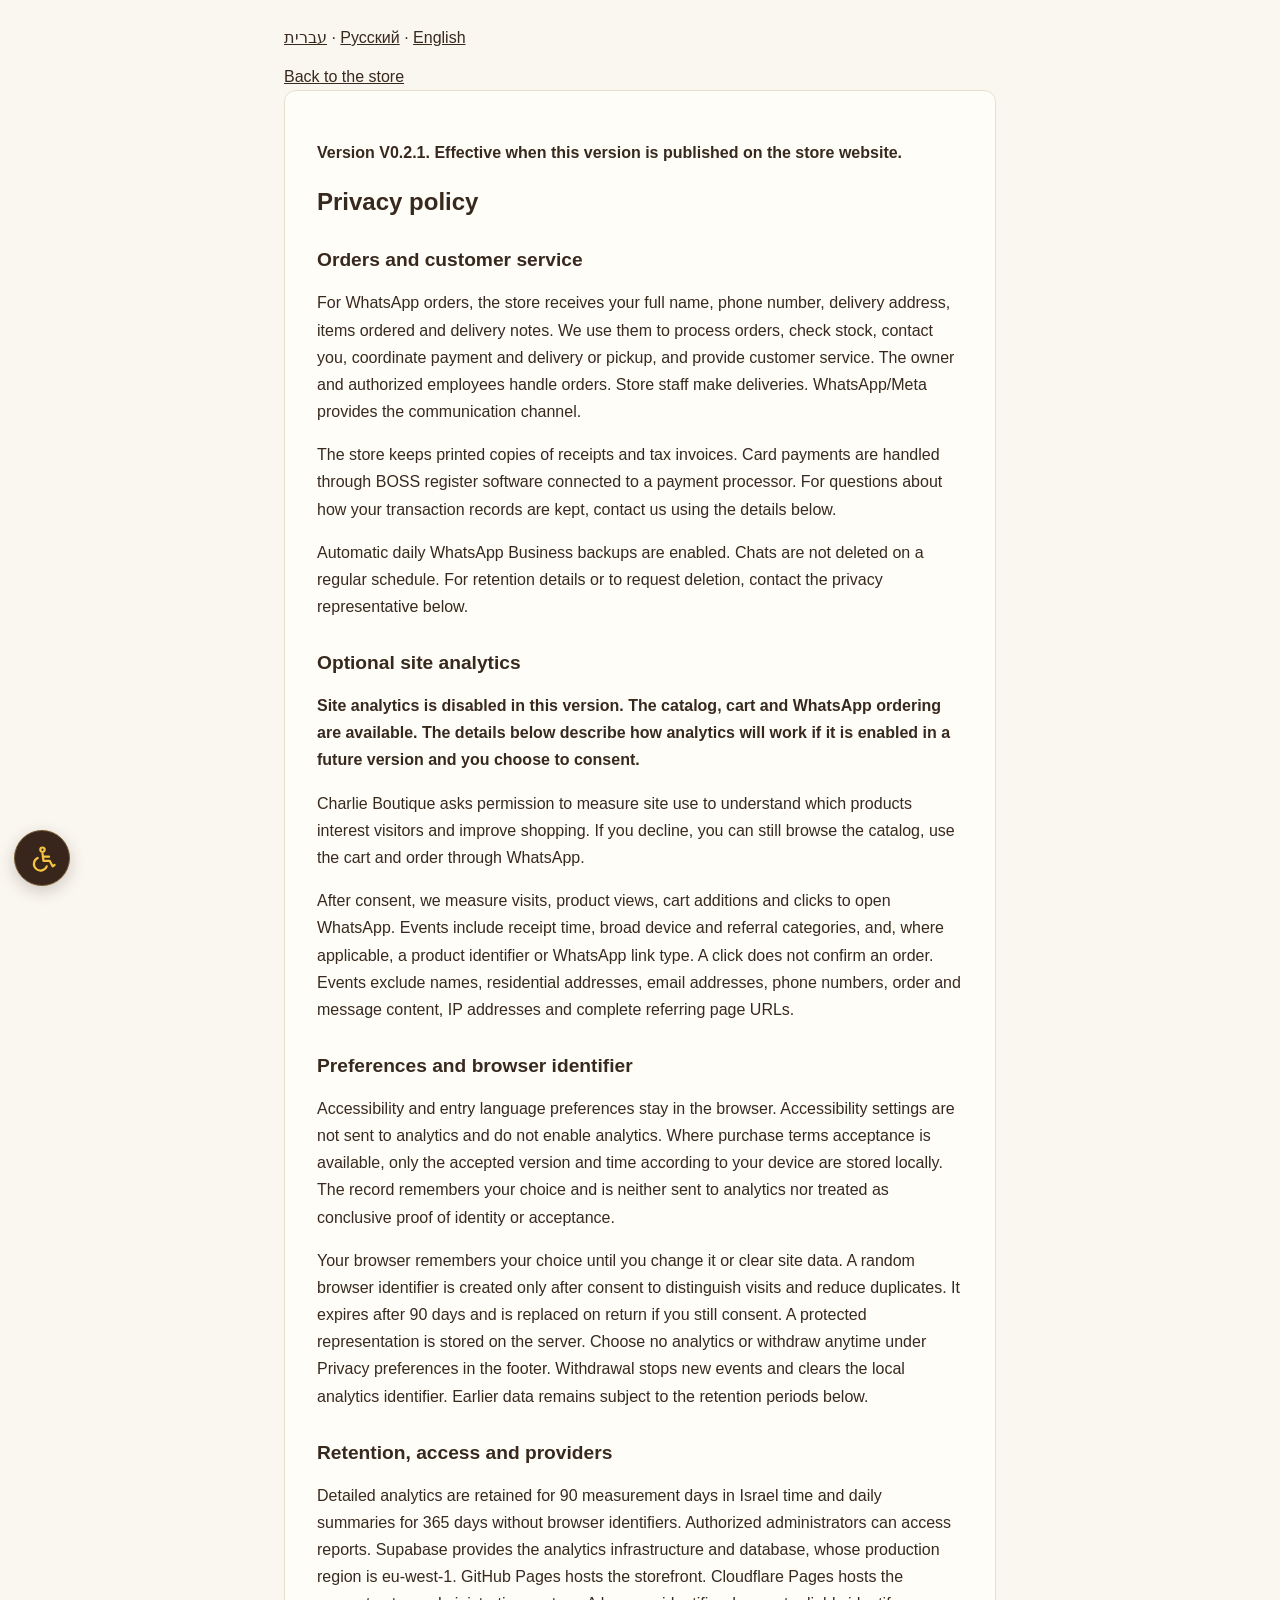
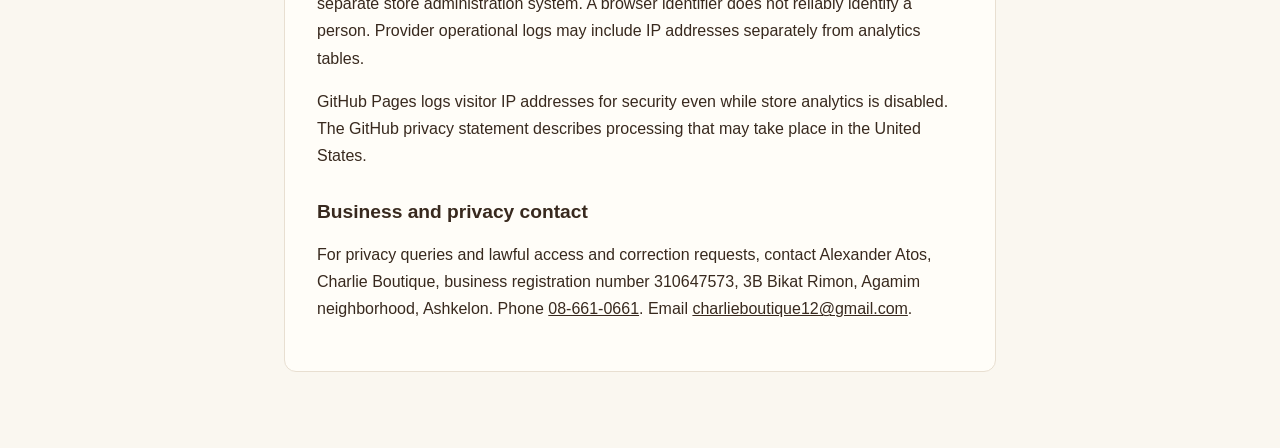
==== privacy-en.html @ fd320ea7 "Release V0.2.1 storefront with analytics disabled" ====
<!doctype html><html lang="en" dir="ltr"><head><meta charset="utf-8"><meta name="viewport" content="width=device-width, initial-scale=1"><meta name="robots" content="noindex,nofollow"><title>Charlie Boutique | Privacy policy</title><link rel="stylesheet" href="./accessibility.css"><script src="./accessibility.js" defer></script><style>
  body{margin:0;background:#faf7f0;color:#38291e;font:1rem/1.7 Arial,sans-serif}
  main{box-sizing:border-box;max-width:760px;margin:auto;padding:24px}
  article{background:#fffdf8;border:1px solid #e8dfd1;border-radius:12px;padding:clamp(16px,4vw,32px)}
  a{color:inherit} h1,h2{line-height:1.3} h2{font-size:1.2rem;margin-top:1.6em}
</style></head><body><main class="policy-page"><nav class="policy-languages" aria-label="Languages"><a href="./privacy.html" lang="he">עברית</a> · <a href="./privacy-ru.html" lang="ru">Русский</a> · <a href="./privacy-en.html" lang="en" aria-current="page">English</a></nav><a href="./">Back to the store</a>
<article>
<p><strong>Version V0.2.1. Effective when this version is published on the store website.</strong></p>
<h1>Privacy policy</h1>
<h2>Orders and customer service</h2>
<p>For WhatsApp orders, the store receives your full name, phone number, delivery address, items ordered and delivery notes. We use them to process orders, check stock, contact you, coordinate payment and delivery or pickup, and provide customer service. The owner and authorized employees handle orders. Store staff make deliveries. WhatsApp/Meta provides the communication channel.</p>
<p>The store keeps printed copies of receipts and tax invoices. Card payments are handled through BOSS register software connected to a payment processor. For questions about how your transaction records are kept, contact us using the details below.</p>
<p>Automatic daily WhatsApp Business backups are enabled. Chats are not deleted on a regular schedule. For retention details or to request deletion, contact the privacy representative below.</p>
<h2 id="analyticsNotice">Optional site analytics</h2>
<p><strong>Site analytics is disabled in this version. The catalog, cart and WhatsApp ordering are available. The details below describe how analytics will work if it is enabled in a future version and you choose to consent.</strong></p>
<p>Charlie Boutique asks permission to measure site use to understand which products interest visitors and improve shopping. If you decline, you can still browse the catalog, use the cart and order through WhatsApp.</p>
<p>After consent, we measure visits, product views, cart additions and clicks to open WhatsApp. Events include receipt time, broad device and referral categories, and, where applicable, a product identifier or WhatsApp link type. A click does not confirm an order. Events exclude names, residential addresses, email addresses, phone numbers, order and message content, IP addresses and complete referring page URLs.</p>
<h2 id="preferences">Preferences and browser identifier</h2>
<p>Accessibility and entry language preferences stay in the browser. Accessibility settings are not sent to analytics and do not enable analytics. Where purchase terms acceptance is available, only the accepted version and time according to your device are stored locally. The record remembers your choice and is neither sent to analytics nor treated as conclusive proof of identity or acceptance.</p>
<p>Your browser remembers your choice until you change it or clear site data. A random browser identifier is created only after consent to distinguish visits and reduce duplicates. It expires after 90 days and is replaced on return if you still consent. A protected representation is stored on the server. Choose no analytics or withdraw anytime under Privacy preferences in the footer. Withdrawal stops new events and clears the local analytics identifier. Earlier data remains subject to the retention periods below.</p>
<h2>Retention, access and providers</h2>
<p>Detailed analytics are retained for 90 measurement days in Israel time and daily summaries for 365 days without browser identifiers. Authorized administrators can access reports. Supabase provides the analytics infrastructure and database, whose production region is eu-west-1. GitHub Pages hosts the storefront. Cloudflare Pages hosts the separate store administration system. A browser identifier does not reliably identify a person. Provider operational logs may include IP addresses separately from analytics tables.</p>
<p>GitHub Pages logs visitor IP addresses for security even while store analytics is disabled. The GitHub privacy statement describes processing that may take place in the United States.</p>
<h2 id="privacyContact">Business and privacy contact</h2>
<p>For privacy queries and lawful access and correction requests, contact Alexander Atos, Charlie Boutique, business registration number 310647573, 3B Bikat Rimon, Agamim neighborhood, Ashkelon. Phone <a href="tel:086610661">08-661-0661</a>. Email <a href="mailto:charlieboutique12@gmail.com">charlieboutique12@gmail.com</a>.</p>
</article>
</main></body></html>
---- accessibility.css ----
.access-widget{
  --access-gold:#F5C542;
  --access-brown:#38251B;
  --access-cream:#FFF8EC;
  --access-line:#e9dcca;
  position:fixed;
  z-index:30;
  inset-inline-start:max(14px,env(safe-area-inset-left));
  inset-block-end:max(14px,env(safe-area-inset-bottom));
  font:1rem/1.4 Arial,sans-serif;
  color:var(--access-brown);
}
.access-widget *{box-sizing:border-box}
.access-widget button{font:inherit;cursor:pointer}
.access-icon{inline-size:22px;block-size:22px;flex:none;fill:none;stroke:currentColor;stroke-width:1.7;stroke-linecap:round;stroke-linejoin:round;pointer-events:none}
.access-trigger{display:grid;place-items:center;inline-size:56px;block-size:56px;padding:0;border:1px solid #765b30;border-radius:50%;color:var(--access-gold);background:var(--access-brown);box-shadow:0 5px 16px #38251B38}
.access-trigger:hover{background:#4c3326}
.access-trigger .access-icon{inline-size:29px;block-size:29px;stroke-width:1.85}
.access-panel{
  position:absolute;
  inset-inline-start:0;
  inset-block-end:calc(100% + 10px);
  inline-size:min(23rem,calc(100vw - 32px));
  max-block-size:min(78dvh,calc(100dvh - 92px));
  overflow:auto;
  scrollbar-width:thin;
  scrollbar-color:#c7aa78 transparent;
  overscroll-behavior:contain;
  overflow-wrap:anywhere;
  border:1px solid var(--access-line);
  border-radius:18px;
  background:#fff;
  box-shadow:0 16px 40px #38251B26,0 3px 10px #38251B12;
  opacity:1;
  transform:translateY(0);
  transition:opacity .18s ease,transform .18s ease,display .18s allow-discrete;
}
.access-panel[hidden]{display:none;opacity:0;transform:translateY(7px);pointer-events:none}
@starting-style{.access-panel:not([hidden]){opacity:0;transform:translateY(7px)}}
.access-banner{display:grid;grid-template-columns:auto 1fr auto;align-items:center;gap:10px;padding:10px 14px;background:var(--access-brown);color:#fff}
.access-brand-icon{color:var(--access-gold)}
.access-banner h2{margin:0;font-size:1.08rem;font-weight:750;line-height:1.25}
.access-close{display:grid;place-items:center;inline-size:44px;block-size:44px;padding:0;color:#fff;background:transparent;border:1px solid #fff4;border-radius:11px}
.access-close:hover{background:#fff2}
.access-content{padding:14px}
.access-text-area{padding:10px 12px 12px;border:1px solid var(--access-line);border-radius:13px;background:var(--access-cream);text-align:center}
.access-text-area h3{margin:0 0 8px;font-size:.86rem}
.access-size{display:grid;grid-template-columns:44px minmax(3rem,auto) 44px;justify-content:center;gap:10px;align-items:center}
.access-size output{font-weight:700;font-variant-numeric:tabular-nums;direction:ltr}
.access-size button{display:grid;place-items:center;inline-size:44px;block-size:44px;padding:0;border:1px solid var(--access-line);border-radius:11px;background:#fff;color:var(--access-brown)}
.access-size button:disabled{opacity:.5;cursor:default}
.access-controls{display:grid;grid-template-columns:repeat(2,minmax(0,1fr));grid-auto-rows:1fr;gap:8px;margin-block-start:12px}
.access-controls button{
  position:relative;
  display:grid;
  place-items:center;
  align-content:center;
  gap:5px;
  min-block-size:70px;
  min-inline-size:0;
  padding:8px 10px;
  border:1px solid var(--access-line);
  border-radius:12px;
  background:#fff;
  color:var(--access-brown);
  line-height:1.25;
  font-size:.84rem;
  text-align:center;
}
.access-controls button:hover,.access-size button:not(:disabled):hover{background:var(--access-cream);border-color:#c7a967}
.access-controls [aria-pressed=true],.access-controls [aria-pressed=true]:hover{background:var(--access-gold);border-color:#a57405}
.access-check{position:absolute;inset-inline-end:5px;inset-block-start:5px;inline-size:15px;block-size:15px;visibility:hidden;stroke-width:2.8}
[aria-pressed=true] .access-check{visibility:visible}
.access-footer{display:flex;justify-content:center;flex-wrap:wrap;gap:0 14px;padding:2px 12px 6px;border-block-start:1px solid var(--access-line);background:var(--access-cream)}
.access-footer a{display:inline-flex;align-items:center;min-block-size:44px;color:#584026;text-decoration:underline;text-underline-offset:3px;font-size:.82rem}
.access-status{position:absolute;width:1px;height:1px;overflow:hidden;clip-path:inset(50%)}
.access-widget :focus-visible{outline:3px solid #1769ac;outline-offset:2px}
.access-banner :focus-visible,.access-trigger:focus-visible{outline-color:var(--access-gold)}
#cartOverlay.open{padding-block-end:80px}
#cartOverlay .modal{max-height:calc(100dvh - 96px)}
#purchaseTerms .access-widget{position:static;margin-block-start:12px}
#purchaseTerms .access-panel{position:relative;inset:auto;margin-block-start:8px;inline-size:100%;max-block-size:55dvh}
@media(prefers-reduced-motion:reduce){.access-panel{transition:none!important}}
html.access-gray{filter:grayscale(1)}
html.access-links a{text-decoration:underline!important;text-decoration-thickness:.15em!important;text-underline-offset:.18em;font-weight:bold}
html.access-font :where(body,button,input,select,textarea,output){font-family:Verdana,Arial,sans-serif!important;letter-spacing:normal}
html.access-motion *,html.access-motion *::before,html.access-motion *::after{animation:none!important;transition:none!important;scroll-behavior:auto!important}
html.access-contrast :where(body,header,footer,main,article,section,dialog,.entry-card,.entry-inner,.product,.pbody,.photo,.hero,.hero-copy,.hero-art,.cart-row,.notice,.access-panel,.access-text-area,.access-footer){background:#111!important;color:#fff!important}
html.access-contrast :where(body *){color:#fff!important;border-color:#e8d269!important}
html.access-contrast :where(a,a *){color:#ffe66d!important;text-decoration:underline}
html.access-contrast :where(button,input,select,summary,output){background:#161616!important;color:#fff!important;border:1px solid #ffe66d!important}
html.access-contrast :where([aria-pressed=true],.chip.active){background:#ffe66d!important;color:#111!important}
html.access-contrast :focus-visible{outline:3px solid #68e5ff!important;outline-offset:2px}

.entry-card{padding-block-end:max(76px,5vw)}
footer.store-footer,.policy-page{padding-block-end:76px}
.policy-languages{margin-block-end:12px}
.policy-page :where(p,a){overflow-wrap:anywhere}
.policy-page a:focus-visible{outline:3px solid #76531f;outline-offset:3px}

html.access-contrast .access-widget [aria-pressed=true] :where(span,svg,path){color:#111!important}
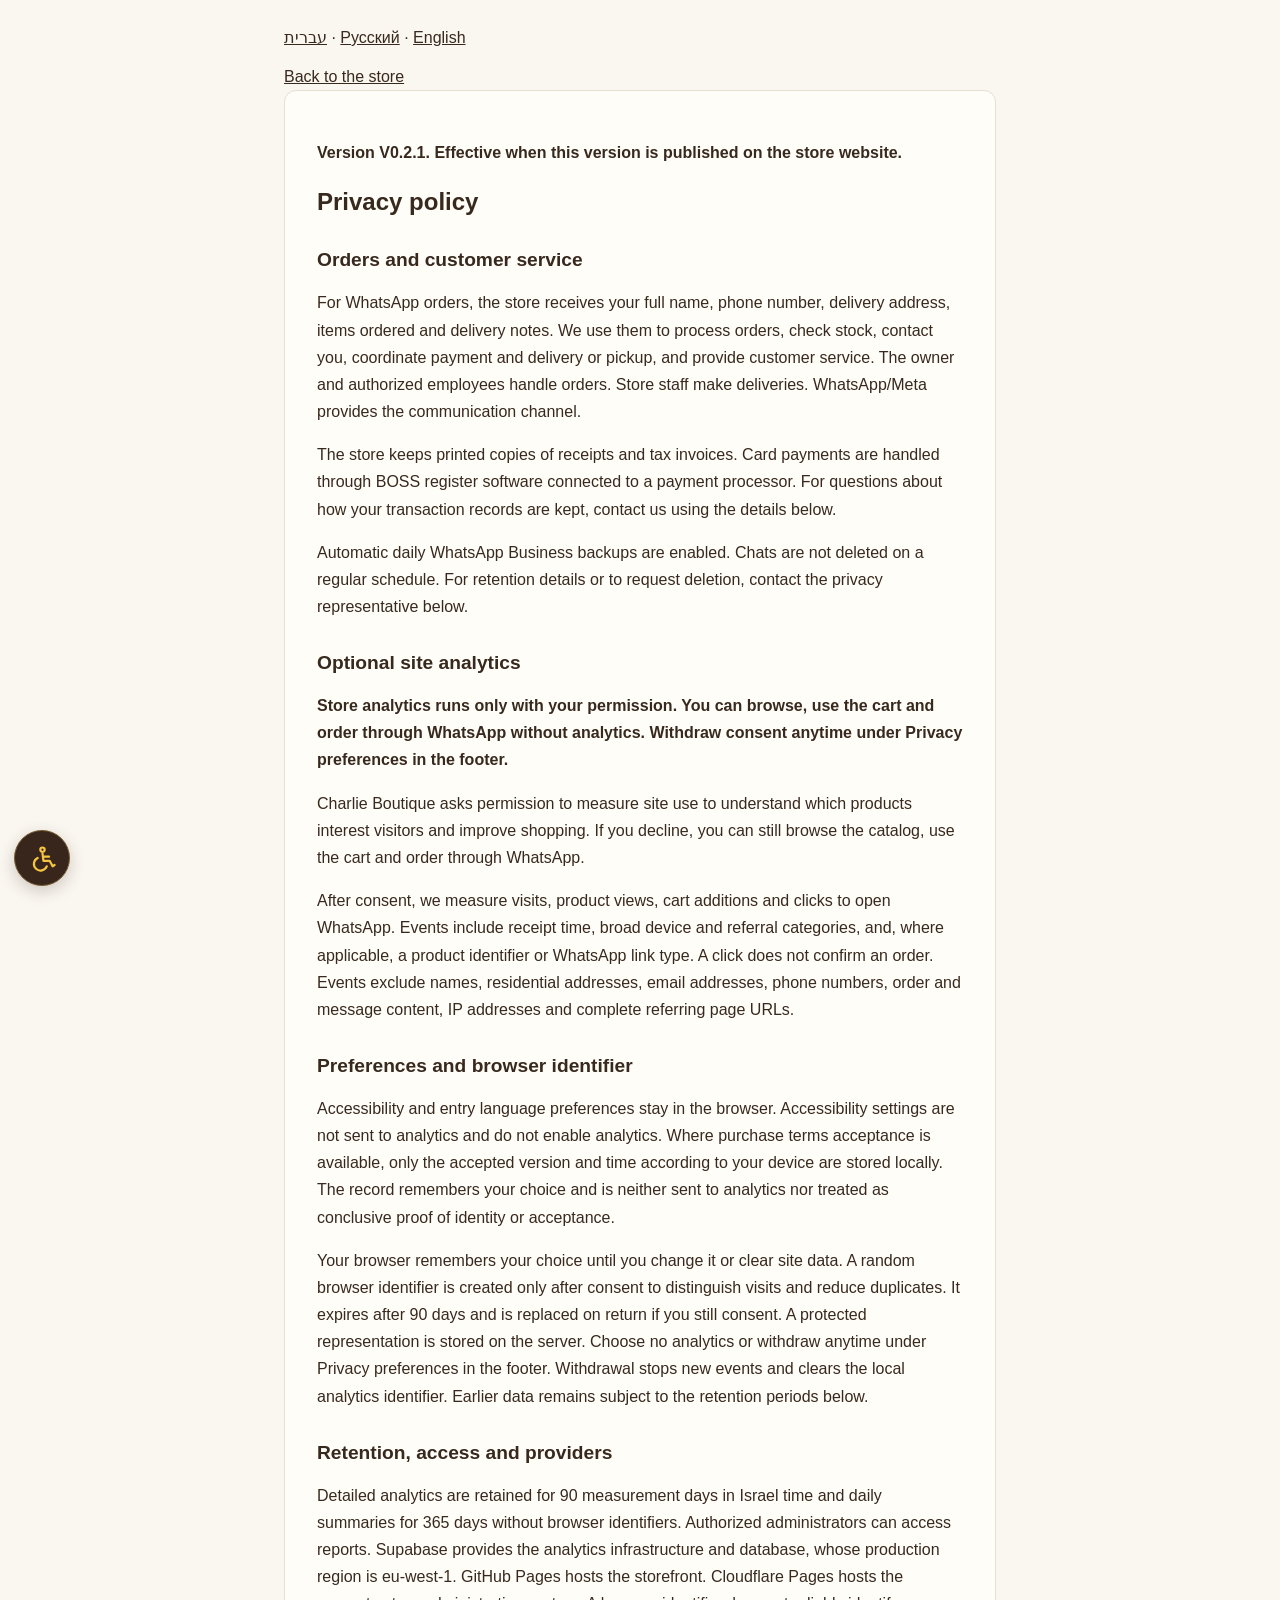
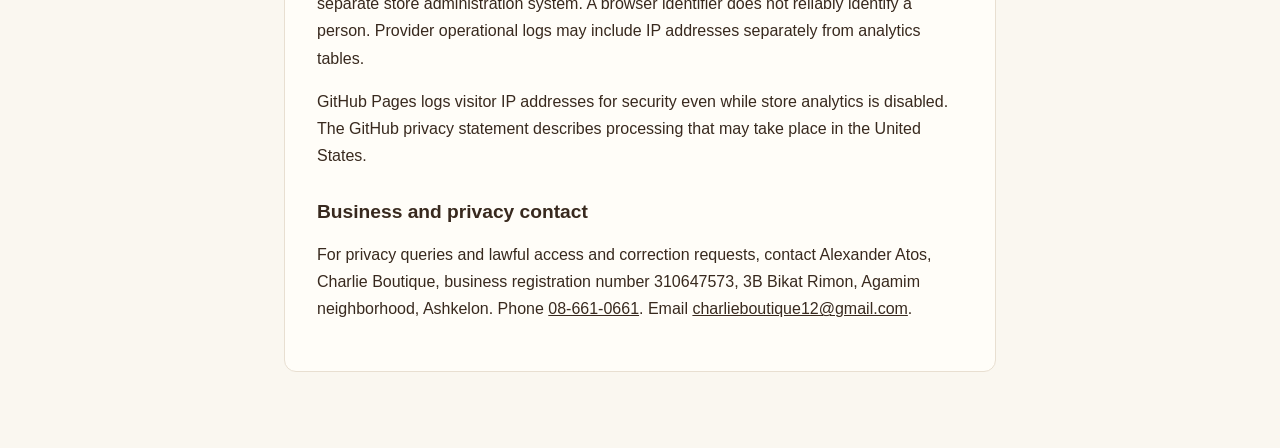
==== commit 56ae809e: "Publish V0.2.1 opt-in analytics notices and consent controls" ====
--- a/privacy-en.html
+++ b/privacy-en.html
@@ -12,7 +12,7 @@
 <p>The store keeps printed copies of receipts and tax invoices. Card payments are handled through BOSS register software connected to a payment processor. For questions about how your transaction records are kept, contact us using the details below.</p>
 <p>Automatic daily WhatsApp Business backups are enabled. Chats are not deleted on a regular schedule. For retention details or to request deletion, contact the privacy representative below.</p>
 <h2 id="analyticsNotice">Optional site analytics</h2>
-<p><strong>Site analytics is disabled in this version. The catalog, cart and WhatsApp ordering are available. The details below describe how analytics will work if it is enabled in a future version and you choose to consent.</strong></p>
+<p><strong>Store analytics runs only with your permission. You can browse, use the cart and order through WhatsApp without analytics. Withdraw consent anytime under Privacy preferences in the footer.</strong></p>
 <p>Charlie Boutique asks permission to measure site use to understand which products interest visitors and improve shopping. If you decline, you can still browse the catalog, use the cart and order through WhatsApp.</p>
 <p>After consent, we measure visits, product views, cart additions and clicks to open WhatsApp. Events include receipt time, broad device and referral categories, and, where applicable, a product identifier or WhatsApp link type. A click does not confirm an order. Events exclude names, residential addresses, email addresses, phone numbers, order and message content, IP addresses and complete referring page URLs.</p>
 <h2 id="preferences">Preferences and browser identifier</h2>
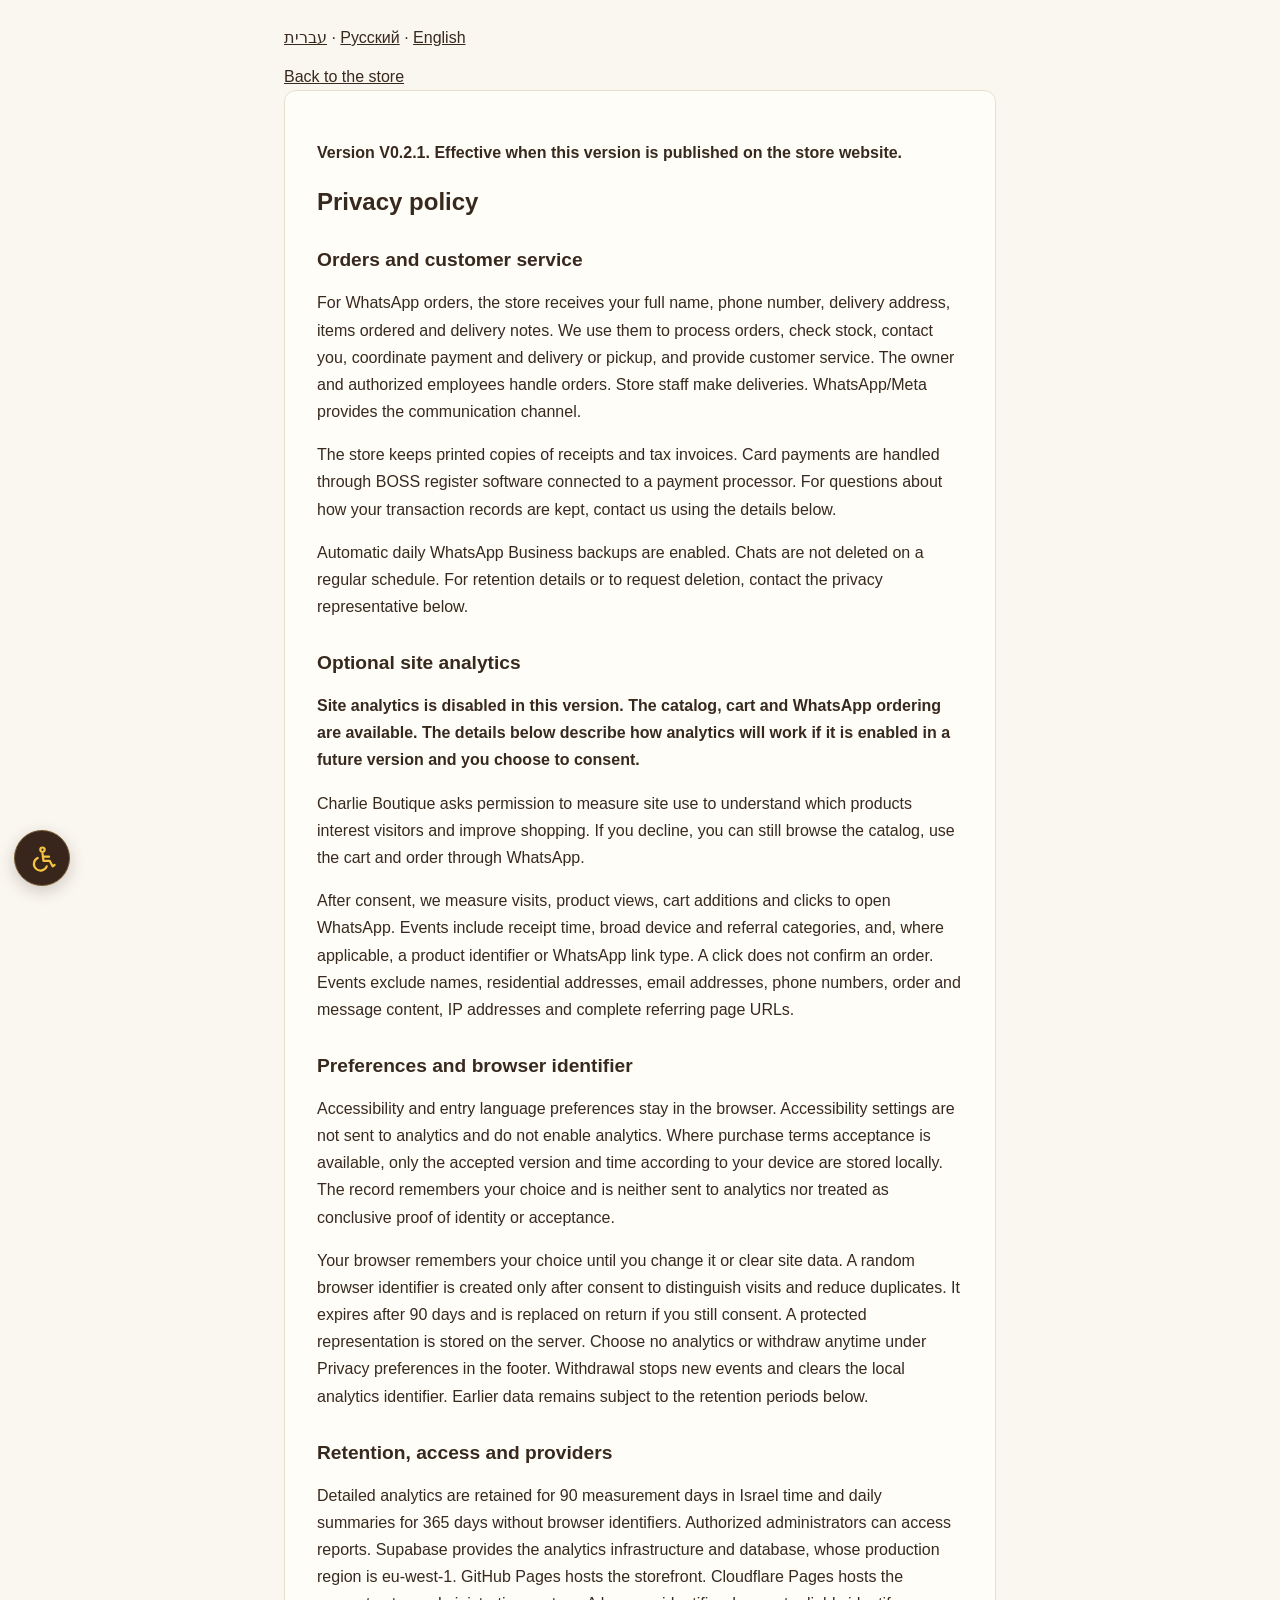
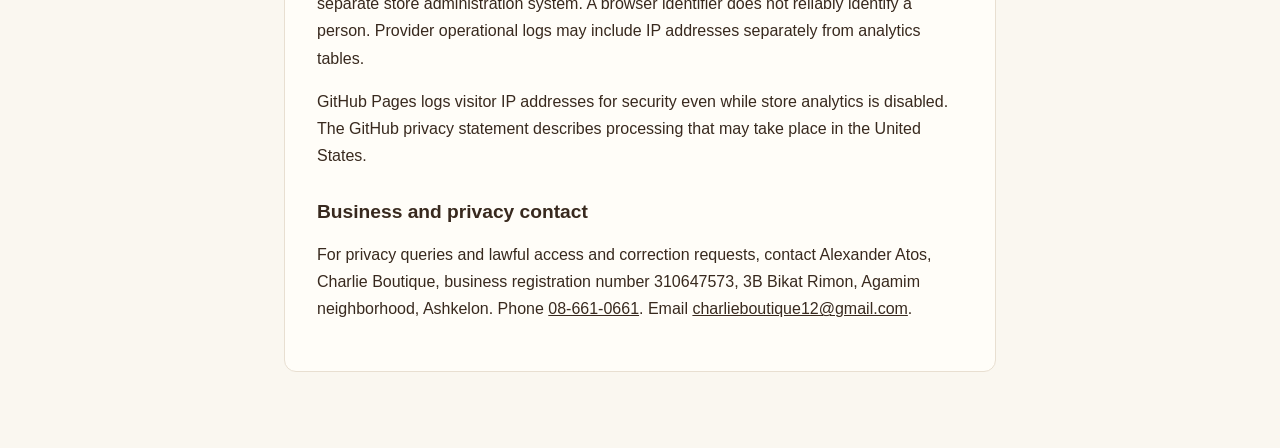
==== commit 251219e5: "Restore V0.2.1 disabled storefront after incomplete live consent display" ====
--- a/privacy-en.html
+++ b/privacy-en.html
@@ -12,7 +12,7 @@
 <p>The store keeps printed copies of receipts and tax invoices. Card payments are handled through BOSS register software connected to a payment processor. For questions about how your transaction records are kept, contact us using the details below.</p>
 <p>Automatic daily WhatsApp Business backups are enabled. Chats are not deleted on a regular schedule. For retention details or to request deletion, contact the privacy representative below.</p>
 <h2 id="analyticsNotice">Optional site analytics</h2>
-<p><strong>Store analytics runs only with your permission. You can browse, use the cart and order through WhatsApp without analytics. Withdraw consent anytime under Privacy preferences in the footer.</strong></p>
+<p><strong>Site analytics is disabled in this version. The catalog, cart and WhatsApp ordering are available. The details below describe how analytics will work if it is enabled in a future version and you choose to consent.</strong></p>
 <p>Charlie Boutique asks permission to measure site use to understand which products interest visitors and improve shopping. If you decline, you can still browse the catalog, use the cart and order through WhatsApp.</p>
 <p>After consent, we measure visits, product views, cart additions and clicks to open WhatsApp. Events include receipt time, broad device and referral categories, and, where applicable, a product identifier or WhatsApp link type. A click does not confirm an order. Events exclude names, residential addresses, email addresses, phone numbers, order and message content, IP addresses and complete referring page URLs.</p>
 <h2 id="preferences">Preferences and browser identifier</h2>
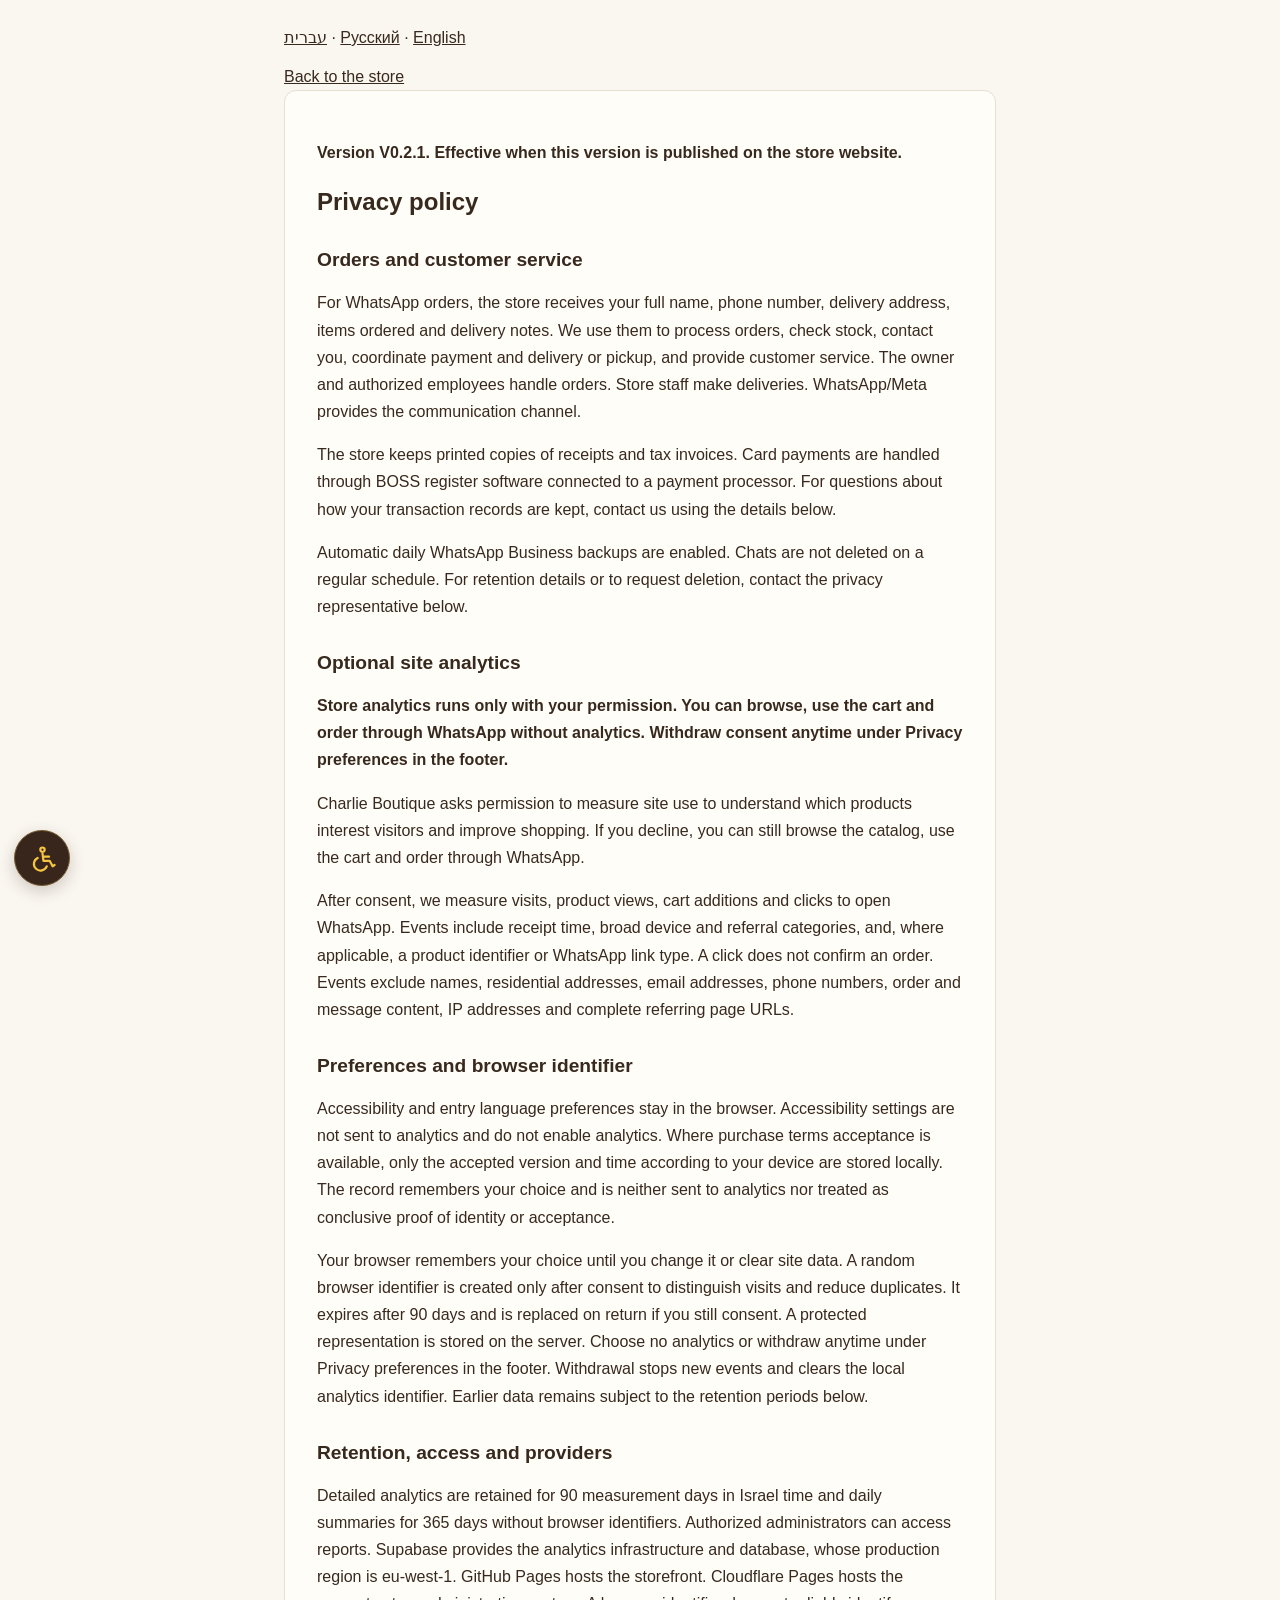
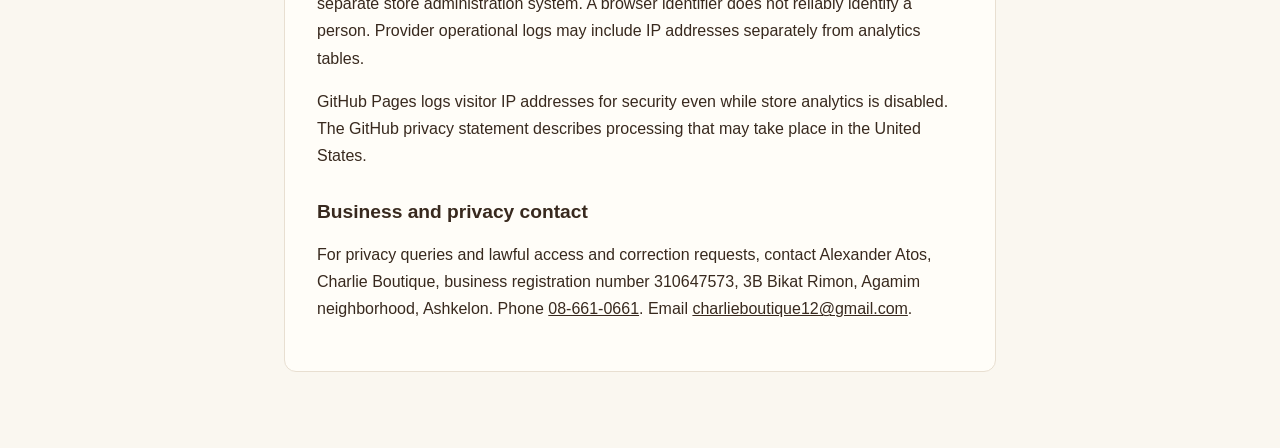
==== commit 583a5777: "Publish V0.2.1 consent notices with versioned storefront scripts" ====
--- a/privacy-en.html
+++ b/privacy-en.html
@@ -12,7 +12,7 @@
 <p>The store keeps printed copies of receipts and tax invoices. Card payments are handled through BOSS register software connected to a payment processor. For questions about how your transaction records are kept, contact us using the details below.</p>
 <p>Automatic daily WhatsApp Business backups are enabled. Chats are not deleted on a regular schedule. For retention details or to request deletion, contact the privacy representative below.</p>
 <h2 id="analyticsNotice">Optional site analytics</h2>
-<p><strong>Site analytics is disabled in this version. The catalog, cart and WhatsApp ordering are available. The details below describe how analytics will work if it is enabled in a future version and you choose to consent.</strong></p>
+<p><strong>Store analytics runs only with your permission. You can browse, use the cart and order through WhatsApp without analytics. Withdraw consent anytime under Privacy preferences in the footer.</strong></p>
 <p>Charlie Boutique asks permission to measure site use to understand which products interest visitors and improve shopping. If you decline, you can still browse the catalog, use the cart and order through WhatsApp.</p>
 <p>After consent, we measure visits, product views, cart additions and clicks to open WhatsApp. Events include receipt time, broad device and referral categories, and, where applicable, a product identifier or WhatsApp link type. A click does not confirm an order. Events exclude names, residential addresses, email addresses, phone numbers, order and message content, IP addresses and complete referring page URLs.</p>
 <h2 id="preferences">Preferences and browser identifier</h2>
